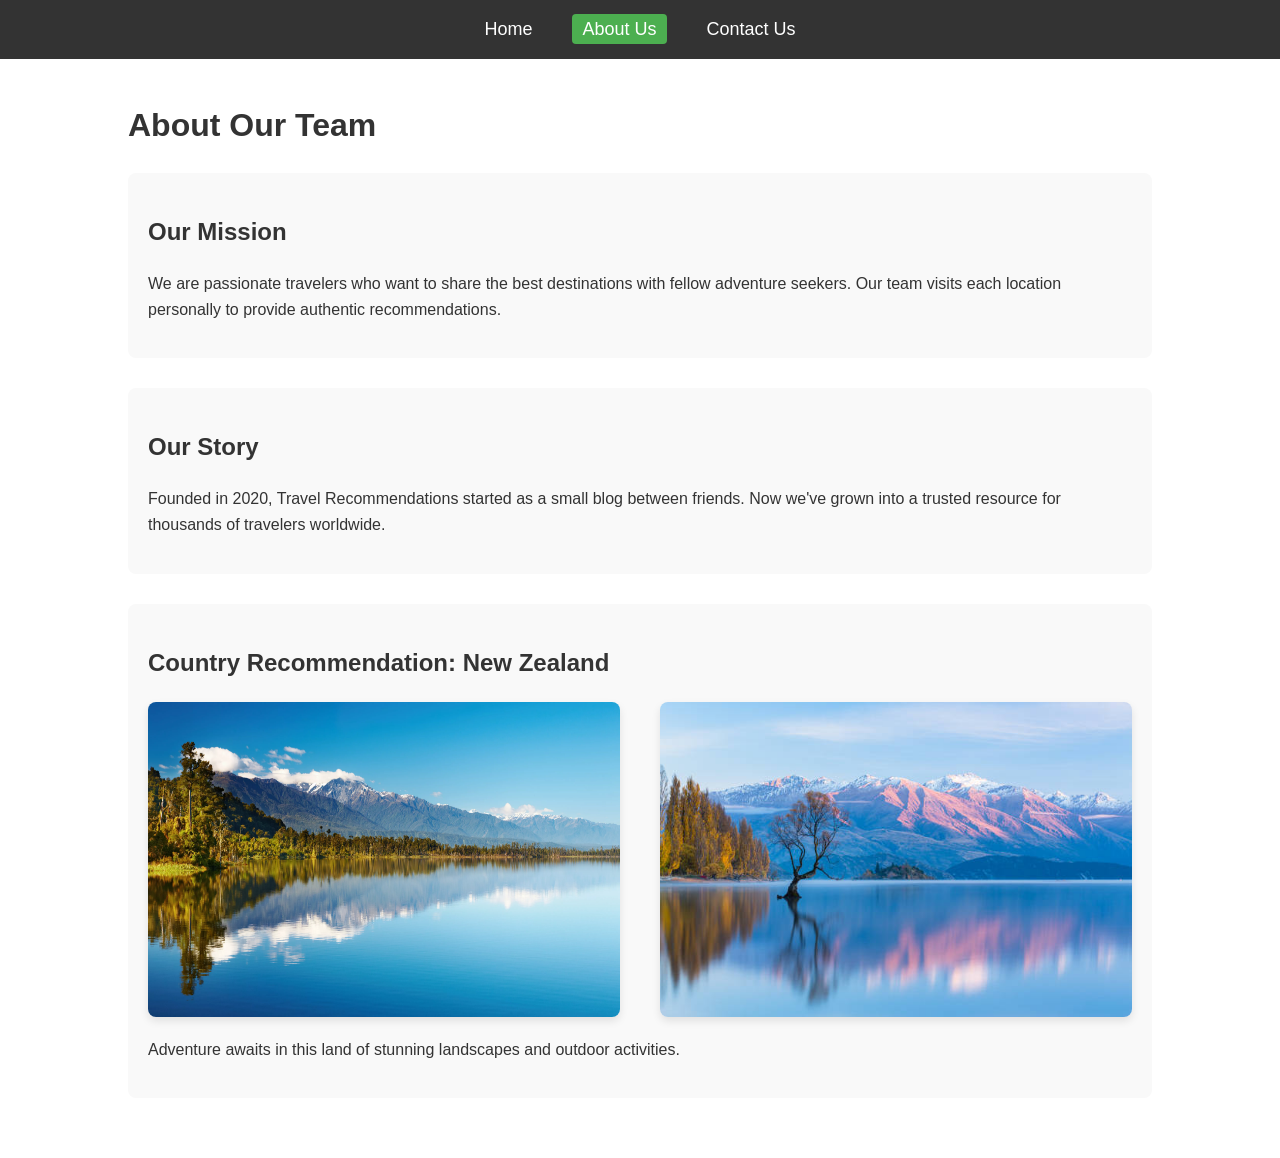
==== about.html @ b83731dc "Update site and add live link to README" ====
<!DOCTYPE html>
<html lang="en">
<head>
    <meta charset="UTF-8">
    <meta name="viewport" content="width=device-width, initial-scale=1.0">
    <title>Travel Recommendations - About Us</title>
    <link rel="stylesheet" href="css/styles.css">
</head>
<body>
    <nav class="navbar">
        <ul>
            <li><a href="index.html">Home</a></li>
            <li><a href="about.html" class="active">About Us</a></li>
            <li><a href="contact.html">Contact Us</a></li>
        </ul>
    </nav>

    <div class="container">
        <h1>About Our Team</h1>
        
        <section class="about-section">
            <h2>Our Mission</h2>
            <p>We are passionate travelers who want to share the best destinations with fellow adventure seekers. Our team visits each location personally to provide authentic recommendations.</p>
        </section>

        <section class="about-section">
            <h2>Our Story</h2>
            <p>Founded in 2020, Travel Recommendations started as a small blog between friends. Now we've grown into a trusted resource for thousands of travelers worldwide.</p>
        </section>
    </div>

    <script src="js/app.js"></script>
</body>
</html>
---- css/styles.css ----
/* Global Styles */
body {
    font-family: Arial, sans-serif;
    margin: 0;
    padding: 0;
    line-height: 1.6;
    color: #333;
}

.container {
    width: 80%;
    margin: 0 auto;
    padding: 20px;
}

/* Navigation Bar */
.navbar {
    background-color: #333;
    padding: 15px 0;
}

.navbar ul {
    list-style-type: none;
    margin: 0;
    padding: 0;
    display: flex;
    justify-content: center;
}

.navbar li {
    margin: 0 15px;
}

.navbar a {
    color: white;
    text-decoration: none;
    font-size: 18px;
    padding: 5px 10px;
    border-radius: 4px;
}

.navbar a:hover {
    background-color: #555;
}

.navbar a.active {
    background-color: #4CAF50;
}

/* Home Page */
.intro {
    font-size: 18px;
    margin-bottom: 30px;
}

/* Recommendation Sections */
.recommendation {
    margin-bottom: 40px;
    padding: 20px;
    background-color: #f9f9f9;
    border-radius: 8px;
}

.image-gallery {
    display: flex;
    justify-content: space-between;
    margin: 20px 0;
}

.image-gallery img {
    width: 48%;
    height: auto;
    border-radius: 8px;
    box-shadow: 0 4px 8px rgba(0,0,0,0.1);
}

/* About Us Page */
.about-section {
    margin-bottom: 30px;
    padding: 20px;
    background-color: #f9f9f9;
    border-radius: 8px;
}

/* Contact Form */
.contact-form {
    max-width: 600px;
    margin: 0 auto;
    padding: 20px;
    background-color: #f9f9f9;
    border-radius: 8px;
}

.form-group {
    margin-bottom: 20px;
}

.form-group label {
    display: block;
    margin-bottom: 5px;
    font-weight: bold;
}

.form-group input,
.form-group textarea {
    width: 100%;
    padding: 10px;
    border: 1px solid #ddd;
    border-radius: 4px;
    font-size: 16px;
}
img{
    height: 150px;
}
.submit-btn {
    background-color: #4CAF50;
    color: white;
    padding: 12px 20px;
    border: none;
    border-radius: 4px;
    cursor: pointer;
    font-size: 16px;
}

.submit-btn:hover {
    background-color: #45a049;
}
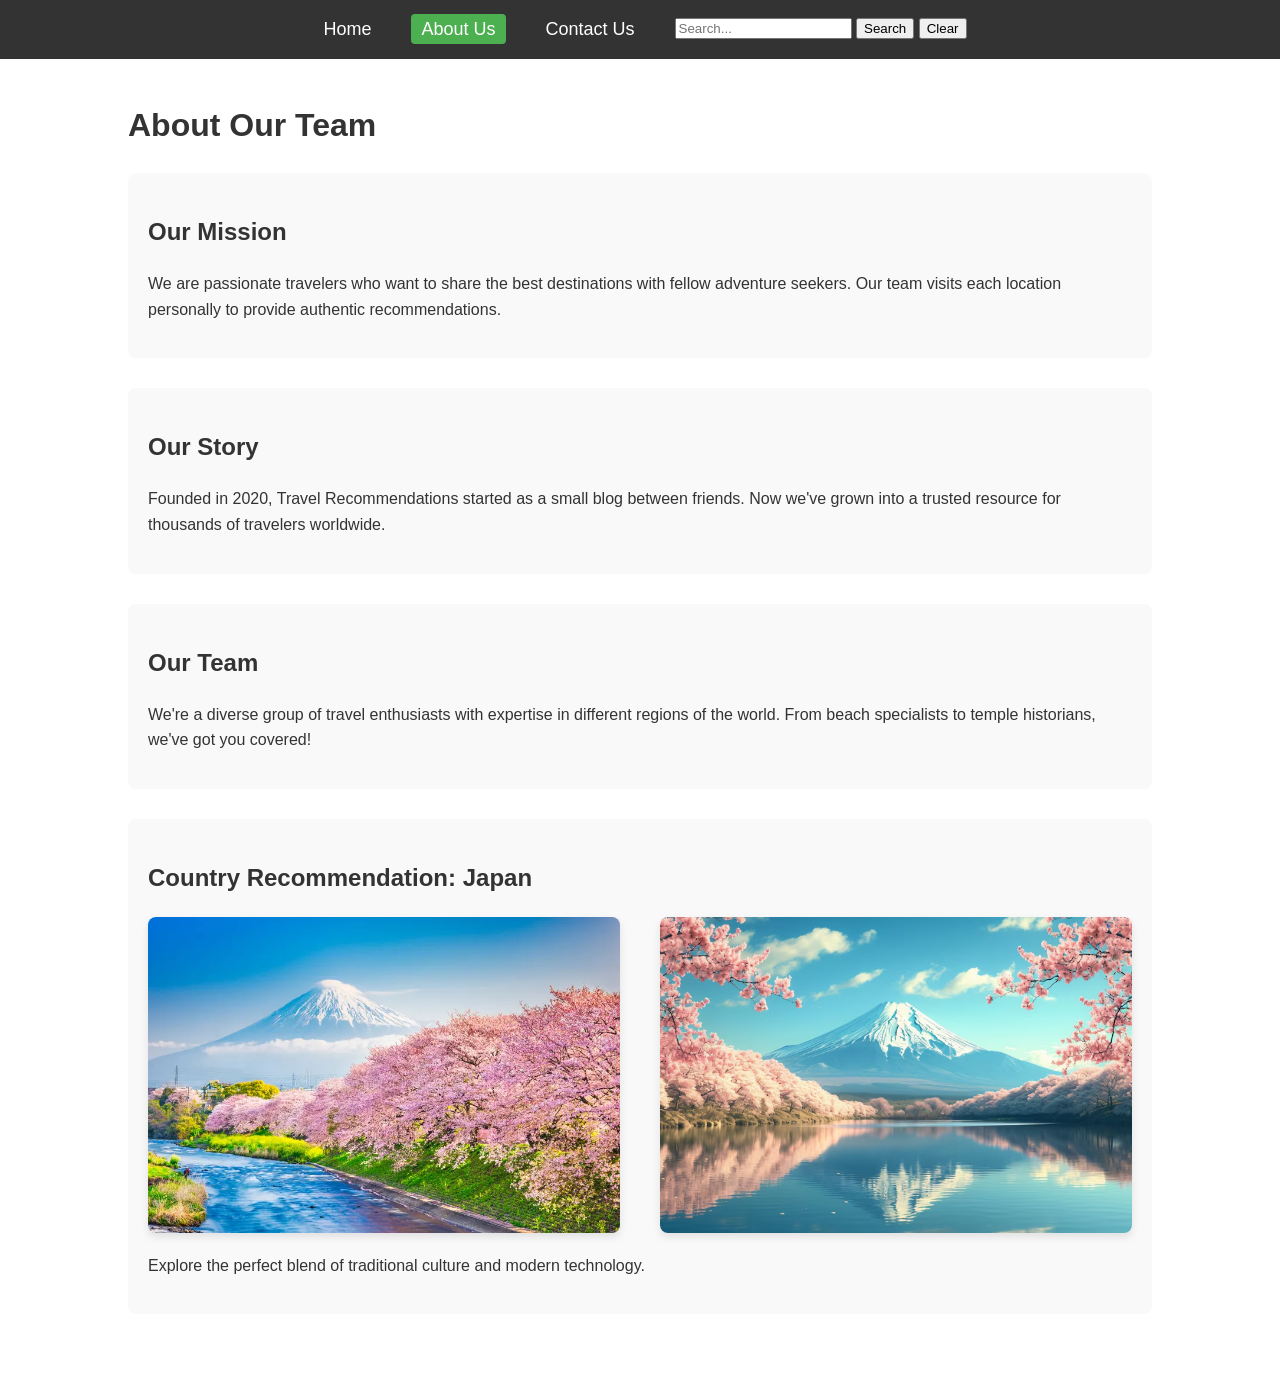
==== commit c3e9986a: "Update about.html" ====
--- a/about.html
+++ b/about.html
@@ -12,11 +12,19 @@
             <li><a href="index.html">Home</a></li>
             <li><a href="about.html" class="active">About Us</a></li>
             <li><a href="contact.html">Contact Us</a></li>
+            <li class="search-container">
+                <input type="text" id="searchInput" placeholder="Search...">
+                <button id="searchBtn">Search</button>
+                <button id="clearBtn">Clear</button>
+            </li>
         </ul>
     </nav>
 
+    <div id="resultsContainer"></div>
     <div class="container">
         <h1>About Our Team</h1>
+        <!-- Add this right after the intro paragraph or at the top of the content -->
+
         
         <section class="about-section">
             <h2>Our Mission</h2>
@@ -27,8 +35,13 @@
             <h2>Our Story</h2>
             <p>Founded in 2020, Travel Recommendations started as a small blog between friends. Now we've grown into a trusted resource for thousands of travelers worldwide.</p>
         </section>
+
+        <section class="about-section">
+            <h2>Our Team</h2>
+            <p>We're a diverse group of travel enthusiasts with expertise in different regions of the world. From beach specialists to temple historians, we've got you covered!</p>
+        </section>
     </div>
 
     <script src="js/app.js"></script>
 </body>
-</html>+</html>
